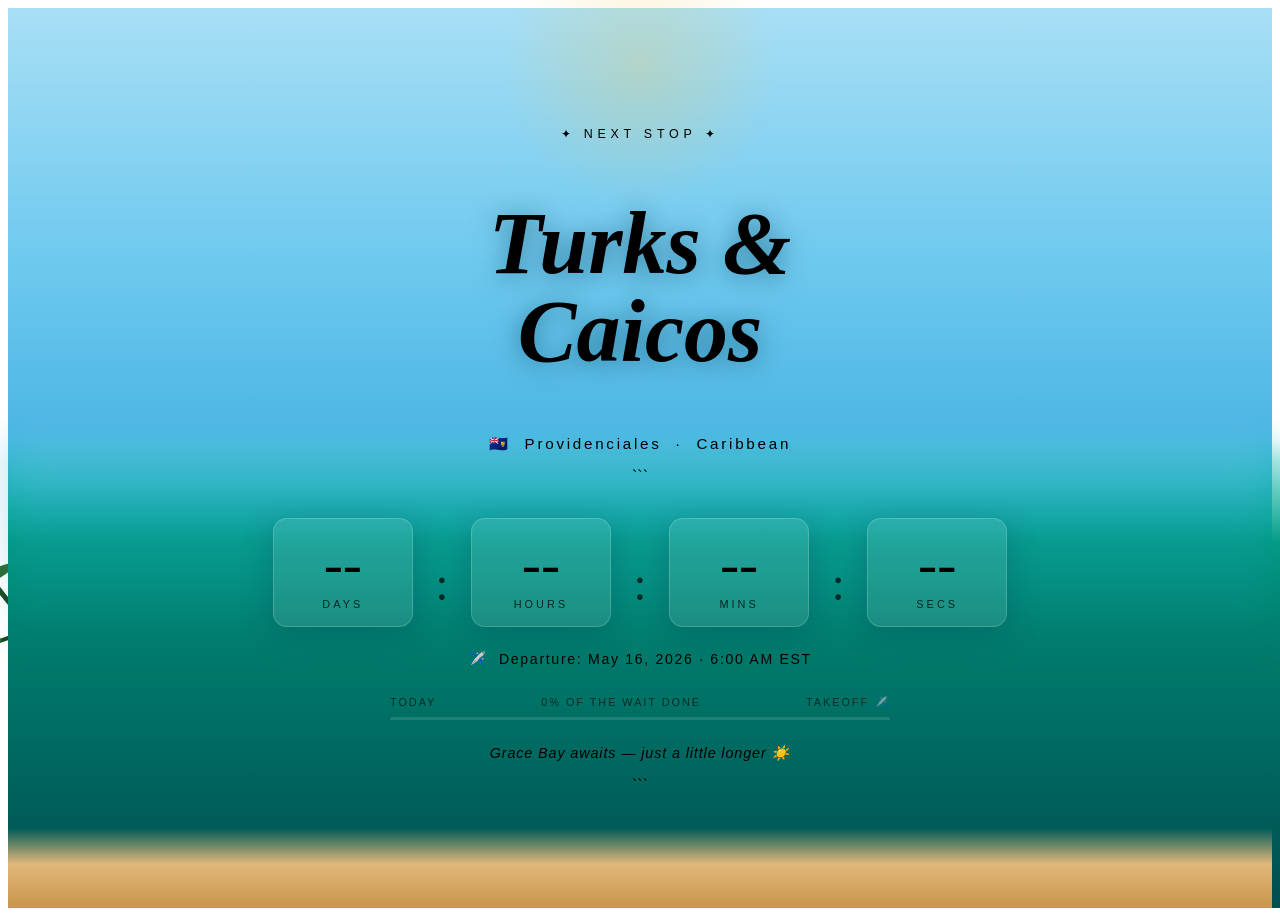
==== index.html @ 44da9321 "Rename Site.html to index.html" ====
<!DOCTYPE html>

<html lang="en">
<head>
  <meta charset="UTF-8">
  <meta name="viewport" content="width=device-width, initial-scale=1.0">
  <title>Turks &amp; Caicos Countdown</title>
  <link href="https://fonts.googleapis.com/css2?family=DM+Serif+Display:ital@0;1&family=Jost:wght@300;400;500&display=swap" rel="stylesheet">
  <link rel="stylesheet" href="styles.css">
</head>
<body>

  <div class="sky"></div>
  <div class="sun-glow"></div>
  <div class="sun-orb"></div>

  <!-- Palm tree SVGs -->

  <div class="palm-left">
    <svg width="120" height="260" viewBox="0 0 120 260" fill="none" xmlns="http://www.w3.org/2000/svg">
      <path d="M55 260 Q52 200 48 160 Q44 120 40 90" stroke="#1a3a1f" stroke-width="8" stroke-linecap="round" fill="none"/>
      <path d="M40 90 Q10 60 -10 30" stroke="#1a4a1f" stroke-width="5" stroke-linecap="round" fill="none"/>
      <path d="M40 90 Q30 50 50 20"  stroke="#1e5420" stroke-width="5" stroke-linecap="round" fill="none"/>
      <path d="M40 90 Q60 55 80 40"  stroke="#1a4a1f" stroke-width="5" stroke-linecap="round" fill="none"/>
      <path d="M40 90 Q70 80 100 85" stroke="#1e5420" stroke-width="5" stroke-linecap="round" fill="none"/>
      <path d="M40 90 Q15 90 -5 100" stroke="#1a4a1f" stroke-width="4" stroke-linecap="round" fill="none"/>
      <ellipse cx="2"   cy="28"  rx="14" ry="5" fill="#2d6a30" transform="rotate(-30 2 28)"/>
      <ellipse cx="52"  cy="16"  rx="14" ry="5" fill="#2d6a30" transform="rotate(-80 52 16)"/>
      <ellipse cx="82"  cy="38"  rx="14" ry="5" fill="#2d6a30" transform="rotate(10 82 38)"/>
      <ellipse cx="102" cy="84"  rx="14" ry="5" fill="#2d6a30" transform="rotate(5 102 84)"/>
      <ellipse cx="-8"  cy="98"  rx="12" ry="4" fill="#2d6a30" transform="rotate(-10 -8 98)"/>
    </svg>
  </div>

  <div class="palm-right">
    <svg width="120" height="260" viewBox="0 0 120 260" fill="none" xmlns="http://www.w3.org/2000/svg">
      <path d="M55 260 Q52 200 48 160 Q44 120 40 90" stroke="#1a3a1f" stroke-width="8" stroke-linecap="round" fill="none"/>
      <path d="M40 90 Q10 60 -10 30" stroke="#1a4a1f" stroke-width="5" stroke-linecap="round" fill="none"/>
      <path d="M40 90 Q30 50 50 20"  stroke="#1e5420" stroke-width="5" stroke-linecap="round" fill="none"/>
      <path d="M40 90 Q60 55 80 40"  stroke="#1a4a1f" stroke-width="5" stroke-linecap="round" fill="none"/>
      <path d="M40 90 Q70 80 100 85" stroke="#1e5420" stroke-width="5" stroke-linecap="round" fill="none"/>
      <path d="M40 90 Q15 90 -5 100" stroke="#1a4a1f" stroke-width="4" stroke-linecap="round" fill="none"/>
      <ellipse cx="2"   cy="28"  rx="14" ry="5" fill="#2d6a30" transform="rotate(-30 2 28)"/>
      <ellipse cx="52"  cy="16"  rx="14" ry="5" fill="#2d6a30" transform="rotate(-80 52 16)"/>
      <ellipse cx="82"  cy="38"  rx="14" ry="5" fill="#2d6a30" transform="rotate(10 82 38)"/>
      <ellipse cx="102" cy="84"  rx="14" ry="5" fill="#2d6a30" transform="rotate(5 102 84)"/>
      <ellipse cx="-8"  cy="98"  rx="12" ry="4" fill="#2d6a30" transform="rotate(-10 -8 98)"/>
    </svg>
  </div>

  <div class="ocean">
    <div class="wave-layer w3"></div>
    <div class="wave-layer w2"></div>
    <div class="wave-layer w1"></div>
  </div>
  <div class="horizon-haze"></div>

  <div class="sandbar"></div>
  <div class="foam-dots" id="foamDots"></div>

  <div class="card">
    <p class="eyebrow">✦ Next stop ✦</p>
    <h1>Turks &amp; Caicos</h1>
    <p class="dest-flag">🇹🇨 &nbsp;Providenciales &nbsp;·&nbsp; Caribbean</p>

```
<div class="countdown">
  <div class="block" id="b-days">
    <span class="block-val" id="days">--</span>
    <span class="block-lbl">Days</span>
  </div>
  <div class="colon">:</div>
  <div class="block" id="b-hrs">
    <span class="block-val" id="hrs">--</span>
    <span class="block-lbl">Hours</span>
  </div>
  <div class="colon">:</div>
  <div class="block" id="b-mins">
    <span class="block-val" id="mins">--</span>
    <span class="block-lbl">Mins</span>
  </div>
  <div class="colon">:</div>
  <div class="block" id="b-secs">
    <span class="block-val" id="secs">--</span>
    <span class="block-lbl">Secs</span>
  </div>
</div>

<p class="depart">✈️ &nbsp;Departure: <span>May 16, 2026 · 6:00 AM EST</span></p>

<div class="progress-wrap">
  <div class="prog-meta">
    <span>Today</span>
    <span id="pct-lbl">0% of the wait done</span>
    <span>Takeoff ✈️</span>
  </div>
  <div class="prog-track">
    <div class="prog-fill" id="fill" style="width:0%"></div>
  </div>
</div>

<p class="tagline">Grace Bay awaits — just a little longer ☀️</p>
```

  </div>

  <script src="countdown.js"></script>

</body>
</html>
---- styles.css ----
:root {
–ocean-deep:  #004d50;
–ocean-mid:   #007f6e;
–ocean-light: #00d4a0;
–foam:        #c8f0e8;
–sand:        #f7e9cc;
–sun:         #f6c24a;
–white:       #f0fff8;
}

- { margin: 0; padding: 0; box-sizing: border-box; }

body {
min-height: 100vh;
background: var(–ocean-deep);
font-family: ‘Jost’, sans-serif;
color: var(–white);
display: flex;
flex-direction: column;
align-items: center;
justify-content: center;
overflow: hidden;
position: relative;
}

/* ── Sky gradient ── */
.sky {
position: absolute;
inset: 0;
background: linear-gradient(
to bottom,
#a8dff5 0%,
#6ec9ef 28%,
#3faede 55%,
#1a8bbf 75%,
#0e6690 100%
);
z-index: 0;
}

/* ── Animated sun ── */
.sun-orb {
position: absolute;
top: -30px;
left: 50%;
transform: translateX(-50%);
width: 140px;
height: 140px;
border-radius: 50%;
background: radial-gradient(circle, #fff9d0 0%, var(–sun) 45%, transparent 75%);
filter: blur(2px);
animation: sunPulse 5s ease-in-out infinite;
z-index: 1;
}

.sun-glow {
position: absolute;
top: -80px;
left: 50%;
transform: translateX(-50%);
width: 280px;
height: 280px;
border-radius: 50%;
background: radial-gradient(circle, rgba(246,194,74,0.25) 0%, transparent 70%);
animation: sunPulse 5s ease-in-out infinite;
z-index: 1;
}

@keyframes sunPulse {
0%, 100% { opacity: 1; transform: translateX(-50%) scale(1); }
50%       { opacity: 0.85; transform: translateX(-50%) scale(1.06); }
}

/* ── Palm silhouettes ── */
.palm-left, .palm-right {
position: absolute;
bottom: 100px;
z-index: 2;
pointer-events: none;
}
.palm-left  { left: -10px; }
.palm-right { right: -10px; transform: scaleX(-1); }

/* ── Layered waves ── */
.ocean {
position: absolute;
bottom: 0; left: 0;
width: 100%; height: 52%;
z-index: 2;
overflow: visible;
}

/* Horizon haze — wide, very blurred band blending sky into sea */
.horizon-haze {
position: absolute;
bottom: 0; left: 0;
width: 100%; height: 52%;
z-index: 3;
pointer-events: none;
background: linear-gradient(
to bottom,
rgba(100,200,230,0.55) 0%,
rgba(30,160,190,0.30) 18%,
transparent 45%
);
filter: blur(18px);
}

.wave-layer {
position: absolute;
width: 220%;
height: 100%;
}

.w1 {
background: linear-gradient(to bottom, #00b894 0%, #007f6e 40%, #004d50 100%);
bottom: 0; opacity: 1;
animation: waveMove 9s linear infinite;
-webkit-mask-image: linear-gradient(to bottom, transparent 0%, black 22%);
mask-image: linear-gradient(to bottom, transparent 0%, black 22%);
}
.w2 {
background: linear-gradient(to bottom, rgba(0,210,160,0.55) 0%, transparent 60%);
bottom: 10px; opacity: 0.5;
animation: waveMove 12s linear infinite reverse;
animation-delay: -4s;
-webkit-mask-image: linear-gradient(to bottom, transparent 0%, black 25%);
mask-image: linear-gradient(to bottom, transparent 0%, black 25%);
}
.w3 {
background: rgba(0,230,180,0.15);
bottom: 22px;
animation: waveMove 7s linear infinite;
animation-delay: -2s;
-webkit-mask-image: linear-gradient(to bottom, transparent 0%, black 28%);
mask-image: linear-gradient(to bottom, transparent 0%, black 28%);
}

@keyframes waveMove {
0%   { transform: translateX(-50%); }
100% { transform: translateX(0%); }
}

/* ── Sand bar ── */
.sandbar {
position: absolute;
bottom: 0; left: 0;
width: 100%; height: 80px;
background: linear-gradient(to top, #c9954a 0%, #e0b87a 55%, transparent 100%);
z-index: 3;
}

/* ── Foam dots ── */
.foam-dots {
position: absolute;
bottom: 62px; left: 0;
width: 100%; height: 12px;
z-index: 4;
overflow: hidden;
}
.foam-dot {
position: absolute;
background: rgba(255,255,255,0.7);
border-radius: 50%;
animation: foamFade 3s ease-in-out infinite;
}

@keyframes foamFade {
0%, 100% { opacity: 0; }
40%, 60%  { opacity: 1; }
}

/* ── Main card ── */
.card {
position: relative;
z-index: 10;
text-align: center;
padding: 2rem 1.5rem 2.5rem;
max-width: 500px;
width: 92vw;
animation: riseIn 1.2s cubic-bezier(.16,1,.3,1) both;
}

@keyframes riseIn {
from { opacity: 0; transform: translateY(40px); }
to   { opacity: 1; transform: translateY(0); }
}

.eyebrow {
font-size: clamp(0.65rem, 2vw, 0.78rem);
letter-spacing: 0.38em;
text-transform: uppercase;
color: var(–sun);
margin-bottom: 0.7rem;
animation: riseIn 1.2s 0.15s both;
}

h1 {
font-family: ‘DM Serif Display’, serif;
font-size: clamp(2.6rem, 10vw, 5.5rem);
font-style: italic;
line-height: 1.0;
color: var(–white);
text-shadow: 0 2px 24px rgba(2,61,84,0.5);
animation: riseIn 1.2s 0.25s both;
}

.dest-flag {
font-size: clamp(0.8rem, 2.5vw, 0.95rem);
letter-spacing: 0.18em;
color: var(–foam);
margin-top: 0.4rem;
opacity: 0.85;
animation: riseIn 1.2s 0.35s both;
}

/* ── Countdown blocks ── */
.countdown {
display: flex;
justify-content: center;
align-items: flex-end;
gap: clamp(0.5rem, 3vw, 1.4rem);
margin: 2rem 0 1.5rem;
animation: riseIn 1.2s 0.45s both;
}

.block {
display: flex;
flex-direction: column;
align-items: center;
background: rgba(255,255,255,0.10);
backdrop-filter: blur(10px);
border: 1px solid rgba(255,255,255,0.18);
border-radius: 14px;
padding: clamp(0.6rem, 2vw, 1rem) clamp(0.8rem, 3vw, 1.5rem);
min-width: clamp(58px, 16vw, 90px);
box-shadow: 0 8px 32px rgba(2,61,84,0.3);
transition: transform 0.15s ease;
}

.block.pop {
animation: pop 0.25s ease;
}

@keyframes pop {
0%   { transform: scale(1); }
50%  { transform: scale(1.12); }
100% { transform: scale(1); }
}

.block-val {
font-family: ‘DM Serif Display’, serif;
font-size: clamp(1.9rem, 7vw, 3.6rem);
color: var(–white);
line-height: 1;
min-width: 2ch;
text-align: center;
}

.block-lbl {
font-size: clamp(0.55rem, 1.5vw, 0.68rem);
letter-spacing: 0.28em;
text-transform: uppercase;
color: var(–foam);
opacity: 0.75;
margin-top: 0.35rem;
}

.colon {
font-family: ‘DM Serif Display’, serif;
font-size: clamp(1.6rem, 6vw, 3rem);
color: var(–sun);
opacity: 0.7;
padding-bottom: 1.2rem;
line-height: 1;
}

/* ── Departure info ── */
.depart {
font-size: clamp(0.75rem, 2.2vw, 0.88rem);
color: var(–foam);
opacity: 0.7;
letter-spacing: 0.12em;
margin-bottom: 1.8rem;
animation: riseIn 1.2s 0.55s both;
}

.depart span { color: var(–sun); opacity: 1; font-weight: 500; }

/* ── Progress ── */
.progress-wrap {
animation: riseIn 1.2s 0.65s both;
}

.prog-meta {
display: flex;
justify-content: space-between;
font-size: 0.68rem;
letter-spacing: 0.18em;
text-transform: uppercase;
color: var(–foam);
opacity: 0.6;
margin-bottom: 0.5rem;
}

.prog-track {
height: 3px;
background: rgba(255,255,255,0.12);
border-radius: 99px;
overflow: hidden;
}

.prog-fill {
height: 100%;
background: linear-gradient(to right, var(–ocean-light), var(–sun));
border-radius: 99px;
transition: width 1s ease;
}

/* ── Tagline ── */
.tagline {
margin-top: 1.6rem;
font-size: clamp(0.78rem, 2vw, 0.9rem);
font-style: italic;
color: var(–foam);
opacity: 0.5;
letter-spacing: 0.06em;
animation: riseIn 1.2s 0.75s both;
}
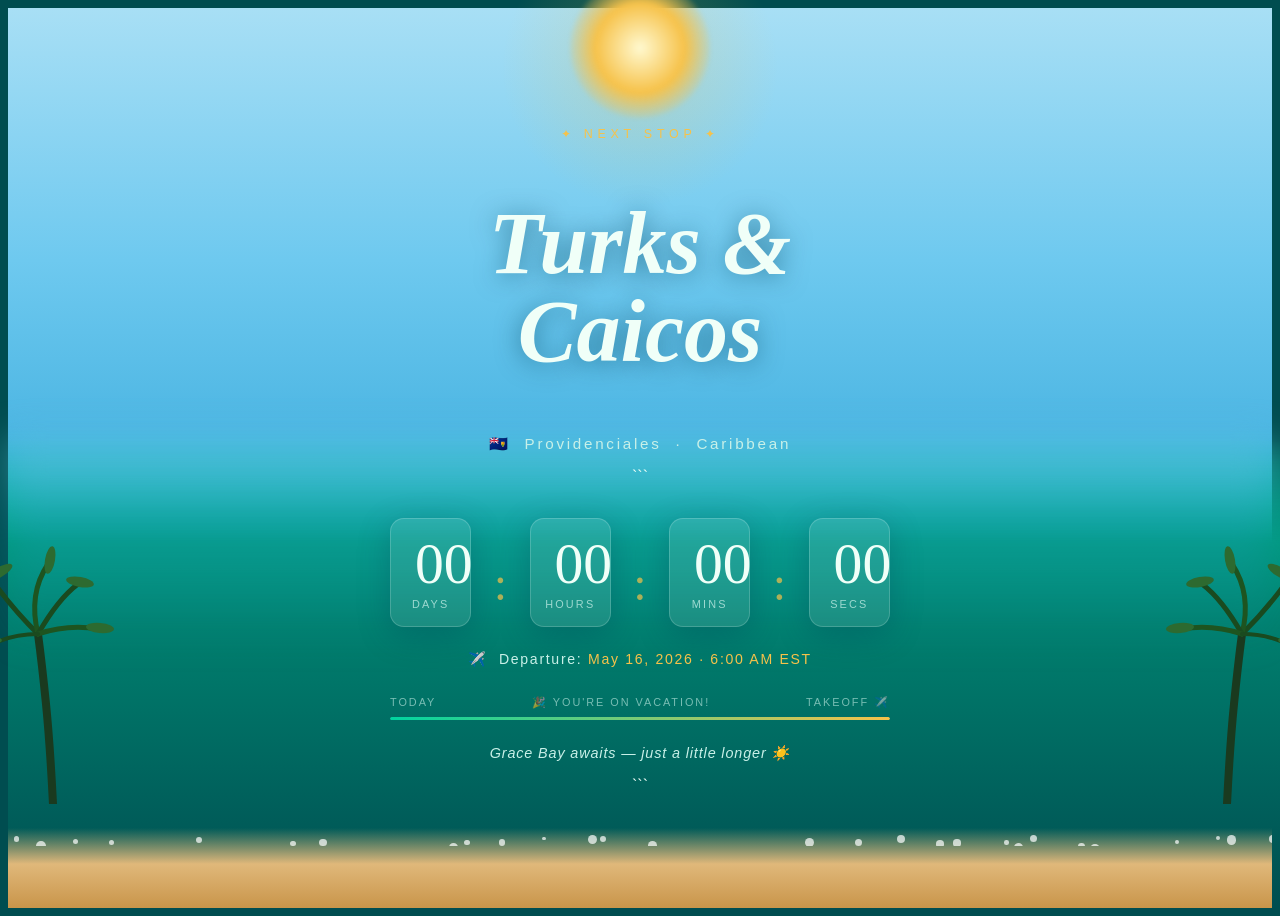
==== commit 2c3a8bd3: "Embed styles and countdown script in index.html Added CSS styles directly in index.html and included" ====
--- a/index.html
+++ b/index.html
@@ -6,15 +6,333 @@
   <meta name="viewport" content="width=device-width, initial-scale=1.0">
   <title>Turks &amp; Caicos Countdown</title>
   <link href="https://fonts.googleapis.com/css2?family=DM+Serif+Display:ital@0;1&family=Jost:wght@300;400;500&display=swap" rel="stylesheet">
-  <link rel="stylesheet" href="styles.css">
+  <style>
+    :root {
+      --ocean-deep:  #004d50;
+      --ocean-mid:   #007f6e;
+      --ocean-light: #00d4a0;
+      --foam:        #c8f0e8;
+      --sand:        #f7e9cc;
+      --sun:         #f6c24a;
+      --white:       #f0fff8;
+    }
+
+```
+* { margin: 0; padding: 0; box-sizing: border-box; }
+
+body {
+  min-height: 100vh;
+  background: var(--ocean-deep);
+  font-family: 'Jost', sans-serif;
+  color: var(--white);
+  display: flex;
+  flex-direction: column;
+  align-items: center;
+  justify-content: center;
+  overflow: hidden;
+  position: relative;
+}
+
+.sky {
+  position: absolute;
+  inset: 0;
+  background: linear-gradient(
+    to bottom,
+    #a8dff5 0%,
+    #6ec9ef 28%,
+    #3faede 55%,
+    #1a8bbf 75%,
+    #0e6690 100%
+  );
+  z-index: 0;
+}
+
+.sun-orb {
+  position: absolute;
+  top: -30px;
+  left: 50%;
+  transform: translateX(-50%);
+  width: 140px;
+  height: 140px;
+  border-radius: 50%;
+  background: radial-gradient(circle, #fff9d0 0%, var(--sun) 45%, transparent 75%);
+  filter: blur(2px);
+  animation: sunPulse 5s ease-in-out infinite;
+  z-index: 1;
+}
+
+.sun-glow {
+  position: absolute;
+  top: -80px;
+  left: 50%;
+  transform: translateX(-50%);
+  width: 280px;
+  height: 280px;
+  border-radius: 50%;
+  background: radial-gradient(circle, rgba(246,194,74,0.25) 0%, transparent 70%);
+  animation: sunPulse 5s ease-in-out infinite;
+  z-index: 1;
+}
+
+@keyframes sunPulse {
+  0%, 100% { opacity: 1; transform: translateX(-50%) scale(1); }
+  50%       { opacity: 0.85; transform: translateX(-50%) scale(1.06); }
+}
+
+.palm-left, .palm-right {
+  position: absolute;
+  bottom: 100px;
+  z-index: 5;
+  pointer-events: none;
+}
+.palm-left  { left: -10px; }
+.palm-right { right: -10px; transform: scaleX(-1); }
+
+.ocean {
+  position: absolute;
+  bottom: 0; left: 0;
+  width: 100%; height: 52%;
+  z-index: 2;
+  overflow: visible;
+}
+
+.horizon-haze {
+  position: absolute;
+  bottom: 0; left: 0;
+  width: 100%; height: 52%;
+  z-index: 3;
+  pointer-events: none;
+  background: linear-gradient(
+    to bottom,
+    rgba(100,200,230,0.55) 0%,
+    rgba(30,160,190,0.30) 18%,
+    transparent 45%
+  );
+  filter: blur(18px);
+}
+
+.wave-layer {
+  position: absolute;
+  width: 220%;
+  height: 100%;
+}
+
+.w1 {
+  background: linear-gradient(to bottom, #00b894 0%, #007f6e 40%, #004d50 100%);
+  bottom: 0; opacity: 1;
+  animation: waveMove 9s linear infinite;
+  -webkit-mask-image: linear-gradient(to bottom, transparent 0%, black 22%);
+  mask-image: linear-gradient(to bottom, transparent 0%, black 22%);
+}
+.w2 {
+  background: linear-gradient(to bottom, rgba(0,210,160,0.55) 0%, transparent 60%);
+  bottom: 10px; opacity: 0.5;
+  animation: waveMove 12s linear infinite reverse;
+  animation-delay: -4s;
+  -webkit-mask-image: linear-gradient(to bottom, transparent 0%, black 25%);
+  mask-image: linear-gradient(to bottom, transparent 0%, black 25%);
+}
+.w3 {
+  background: rgba(0,230,180,0.15);
+  bottom: 22px;
+  animation: waveMove 7s linear infinite;
+  animation-delay: -2s;
+  -webkit-mask-image: linear-gradient(to bottom, transparent 0%, black 28%);
+  mask-image: linear-gradient(to bottom, transparent 0%, black 28%);
+}
+
+@keyframes waveMove {
+  0%   { transform: translateX(-50%); }
+  100% { transform: translateX(0%); }
+}
+
+.sandbar {
+  position: absolute;
+  bottom: 0; left: 0;
+  width: 100%; height: 80px;
+  background: linear-gradient(to top, #c9954a 0%, #e0b87a 55%, transparent 100%);
+  z-index: 3;
+}
+
+.foam-dots {
+  position: absolute;
+  bottom: 62px; left: 0;
+  width: 100%; height: 12px;
+  z-index: 4;
+  overflow: hidden;
+}
+.foam-dot {
+  position: absolute;
+  background: rgba(255,255,255,0.7);
+  border-radius: 50%;
+  animation: foamFade 3s ease-in-out infinite;
+}
+
+@keyframes foamFade {
+  0%, 100% { opacity: 0; }
+  40%, 60%  { opacity: 1; }
+}
+
+.card {
+  position: relative;
+  z-index: 10;
+  text-align: center;
+  padding: 2rem 1.5rem 2.5rem;
+  max-width: 500px;
+  width: 92vw;
+  animation: riseIn 1.2s cubic-bezier(.16,1,.3,1) both;
+}
+
+@keyframes riseIn {
+  from { opacity: 0; transform: translateY(40px); }
+  to   { opacity: 1; transform: translateY(0); }
+}
+
+.eyebrow {
+  font-size: clamp(0.65rem, 2vw, 0.78rem);
+  letter-spacing: 0.38em;
+  text-transform: uppercase;
+  color: var(--sun);
+  margin-bottom: 0.7rem;
+  animation: riseIn 1.2s 0.15s both;
+}
+
+h1 {
+  font-family: 'DM Serif Display', serif;
+  font-size: clamp(2.6rem, 10vw, 5.5rem);
+  font-style: italic;
+  line-height: 1.0;
+  color: var(--white);
+  text-shadow: 0 2px 24px rgba(2,61,84,0.5);
+  animation: riseIn 1.2s 0.25s both;
+}
+
+.dest-flag {
+  font-size: clamp(0.8rem, 2.5vw, 0.95rem);
+  letter-spacing: 0.18em;
+  color: var(--foam);
+  margin-top: 0.4rem;
+  opacity: 0.85;
+  animation: riseIn 1.2s 0.35s both;
+}
+
+.countdown {
+  display: flex;
+  justify-content: center;
+  align-items: flex-end;
+  gap: clamp(0.4rem, 2vw, 1.4rem);
+  margin: 2rem 0 1.5rem;
+  animation: riseIn 1.2s 0.45s both;
+  width: 100%;
+}
+
+.block {
+  display: flex;
+  flex-direction: column;
+  align-items: center;
+  background: rgba(255,255,255,0.10);
+  backdrop-filter: blur(10px);
+  border: 1px solid rgba(255,255,255,0.18);
+  border-radius: 14px;
+  padding: clamp(0.5rem, 2vw, 1rem) clamp(0.5rem, 2vw, 1.5rem);
+  flex: 1;
+  min-width: 0;
+  max-width: 90px;
+  box-shadow: 0 8px 32px rgba(2,61,84,0.3);
+}
+
+.block.pop { animation: pop 0.25s ease; }
+
+@keyframes pop {
+  0%   { transform: scale(1); }
+  50%  { transform: scale(1.12); }
+  100% { transform: scale(1); }
+}
+
+.block-val {
+  font-family: 'DM Serif Display', serif;
+  font-size: clamp(1.6rem, 6vw, 3.6rem);
+  color: var(--white);
+  line-height: 1;
+  width: 100%;
+  text-align: center;
+}
+
+.block-lbl {
+  font-size: clamp(0.5rem, 1.4vw, 0.68rem);
+  letter-spacing: 0.2em;
+  text-transform: uppercase;
+  color: var(--foam);
+  opacity: 0.75;
+  margin-top: 0.35rem;
+  white-space: nowrap;
+}
+
+.colon {
+  font-family: 'DM Serif Display', serif;
+  font-size: clamp(1.4rem, 5vw, 3rem);
+  color: var(--sun);
+  opacity: 0.7;
+  padding-bottom: 1.2rem;
+  line-height: 1;
+  flex-shrink: 0;
+}
+
+.depart {
+  font-size: clamp(0.75rem, 2.2vw, 0.88rem);
+  color: var(--foam);
+  opacity: 0.7;
+  letter-spacing: 0.12em;
+  margin-bottom: 1.8rem;
+  animation: riseIn 1.2s 0.55s both;
+}
+.depart span { color: var(--sun); opacity: 1; font-weight: 500; }
+
+.progress-wrap { animation: riseIn 1.2s 0.65s both; }
+
+.prog-meta {
+  display: flex;
+  justify-content: space-between;
+  font-size: 0.68rem;
+  letter-spacing: 0.18em;
+  text-transform: uppercase;
+  color: var(--foam);
+  opacity: 0.6;
+  margin-bottom: 0.5rem;
+}
+
+.prog-track {
+  height: 3px;
+  background: rgba(255,255,255,0.12);
+  border-radius: 99px;
+  overflow: hidden;
+}
+
+.prog-fill {
+  height: 100%;
+  background: linear-gradient(to right, var(--ocean-light), var(--sun));
+  border-radius: 99px;
+  transition: width 1s ease;
+}
+
+.tagline {
+  margin-top: 1.6rem;
+  font-size: clamp(0.78rem, 2vw, 0.9rem);
+  font-style: italic;
+  color: var(--foam);
+  opacity: 0.5;
+  letter-spacing: 0.06em;
+  animation: riseIn 1.2s 0.75s both;
+}
+```
+
+  </style>
 </head>
 <body>
 
   <div class="sky"></div>
   <div class="sun-glow"></div>
   <div class="sun-orb"></div>
-
-  <!-- Palm tree SVGs -->
 
   <div class="palm-left">
     <svg width="120" height="260" viewBox="0 0 120 260" fill="none" xmlns="http://www.w3.org/2000/svg">
@@ -24,11 +342,11 @@
       <path d="M40 90 Q60 55 80 40"  stroke="#1a4a1f" stroke-width="5" stroke-linecap="round" fill="none"/>
       <path d="M40 90 Q70 80 100 85" stroke="#1e5420" stroke-width="5" stroke-linecap="round" fill="none"/>
       <path d="M40 90 Q15 90 -5 100" stroke="#1a4a1f" stroke-width="4" stroke-linecap="round" fill="none"/>
-      <ellipse cx="2"   cy="28"  rx="14" ry="5" fill="#2d6a30" transform="rotate(-30 2 28)"/>
-      <ellipse cx="52"  cy="16"  rx="14" ry="5" fill="#2d6a30" transform="rotate(-80 52 16)"/>
-      <ellipse cx="82"  cy="38"  rx="14" ry="5" fill="#2d6a30" transform="rotate(10 82 38)"/>
-      <ellipse cx="102" cy="84"  rx="14" ry="5" fill="#2d6a30" transform="rotate(5 102 84)"/>
-      <ellipse cx="-8"  cy="98"  rx="12" ry="4" fill="#2d6a30" transform="rotate(-10 -8 98)"/>
+      <ellipse cx="2"   cy="28" rx="14" ry="5" fill="#2d6a30" transform="rotate(-30 2 28)"/>
+      <ellipse cx="52"  cy="16" rx="14" ry="5" fill="#2d6a30" transform="rotate(-80 52 16)"/>
+      <ellipse cx="82"  cy="38" rx="14" ry="5" fill="#2d6a30" transform="rotate(10 82 38)"/>
+      <ellipse cx="102" cy="84" rx="14" ry="5" fill="#2d6a30" transform="rotate(5 102 84)"/>
+      <ellipse cx="-8"  cy="98" rx="12" ry="4" fill="#2d6a30" transform="rotate(-10 -8 98)"/>
     </svg>
   </div>
 
@@ -40,11 +358,11 @@
       <path d="M40 90 Q60 55 80 40"  stroke="#1a4a1f" stroke-width="5" stroke-linecap="round" fill="none"/>
       <path d="M40 90 Q70 80 100 85" stroke="#1e5420" stroke-width="5" stroke-linecap="round" fill="none"/>
       <path d="M40 90 Q15 90 -5 100" stroke="#1a4a1f" stroke-width="4" stroke-linecap="round" fill="none"/>
-      <ellipse cx="2"   cy="28"  rx="14" ry="5" fill="#2d6a30" transform="rotate(-30 2 28)"/>
-      <ellipse cx="52"  cy="16"  rx="14" ry="5" fill="#2d6a30" transform="rotate(-80 52 16)"/>
-      <ellipse cx="82"  cy="38"  rx="14" ry="5" fill="#2d6a30" transform="rotate(10 82 38)"/>
-      <ellipse cx="102" cy="84"  rx="14" ry="5" fill="#2d6a30" transform="rotate(5 102 84)"/>
-      <ellipse cx="-8"  cy="98"  rx="12" ry="4" fill="#2d6a30" transform="rotate(-10 -8 98)"/>
+      <ellipse cx="2"   cy="28" rx="14" ry="5" fill="#2d6a30" transform="rotate(-30 2 28)"/>
+      <ellipse cx="52"  cy="16" rx="14" ry="5" fill="#2d6a30" transform="rotate(-80 52 16)"/>
+      <ellipse cx="82"  cy="38" rx="14" ry="5" fill="#2d6a30" transform="rotate(10 82 38)"/>
+      <ellipse cx="102" cy="84" rx="14" ry="5" fill="#2d6a30" transform="rotate(5 102 84)"/>
+      <ellipse cx="-8"  cy="98" rx="12" ry="4" fill="#2d6a30" transform="rotate(-10 -8 98)"/>
     </svg>
   </div>
 
@@ -54,7 +372,6 @@
     <div class="wave-layer w1"></div>
   </div>
   <div class="horizon-haze"></div>
-
   <div class="sandbar"></div>
   <div class="foam-dots" id="foamDots"></div>
 
@@ -104,7 +421,67 @@
 
   </div>
 
-  <script src="countdown.js"></script>
+  <script>
+    // Foam dots
+    const foamWrap = document.getElementById('foamDots');
+    for (let i = 0; i < 28; i++) {
+      const d = document.createElement('div');
+      d.className = 'foam-dot';
+      const size = 3 + Math.random() * 7;
+      d.style.cssText = `
+        width:${size}px; height:${size}px;
+        left:${Math.random()*100}%;
+        top:${Math.random()*10}px;
+        animation-delay:${Math.random()*3}s;
+        animation-duration:${2+Math.random()*2}s;
+      `;
+      foamWrap.appendChild(d);
+    }
+
+    // May 16 2026 6:00 AM EDT = 10:00 UTC
+    const target = new Date(Date.UTC(2026, 4, 16, 10, 0, 0));
+    const startMs = Date.now();
+    const totalMs = target.getTime() - startMs;
+
+    function pad(n) { return String(Math.floor(n)).padStart(2, '0'); }
+    let prev = { d: -1, h: -1, m: -1, s: -1 };
+
+    function triggerPop(id) {
+      const el = document.getElementById(id);
+      el.classList.remove('pop');
+      void el.offsetWidth;
+      el.classList.add('pop');
+    }
+
+    function tick() {
+      const now = Date.now();
+      const diff = target.getTime() - now;
+      if (diff <= 0) {
+        ['days','hrs','mins','secs'].forEach(id => document.getElementById(id).textContent = '00');
+        document.getElementById('pct-lbl').textContent = "🎉 You're on vacation!";
+        document.getElementById('fill').style.width = '100%';
+        return;
+      }
+      const totalSecs = Math.floor(diff / 1000);
+      const d = Math.floor(totalSecs / 86400);
+      const h = Math.floor((totalSecs % 86400) / 3600);
+      const m = Math.floor((totalSecs % 3600) / 60);
+      const s = totalSecs % 60;
+
+      if (d !== prev.d) { document.getElementById('days').textContent = d;     triggerPop('b-days'); prev.d = d; }
+      if (h !== prev.h) { document.getElementById('hrs').textContent  = pad(h); triggerPop('b-hrs');  prev.h = h; }
+      if (m !== prev.m) { document.getElementById('mins').textContent = pad(m); triggerPop('b-mins'); prev.m = m; }
+      if (s !== prev.s) { document.getElementById('secs').textContent = pad(s); triggerPop('b-secs'); prev.s = s; }
+
+      const elapsed = now - startMs;
+      const pct = Math.min(100, (elapsed / totalMs) * 100);
+      document.getElementById('fill').style.width = pct + '%';
+      document.getElementById('pct-lbl').textContent = pct.toFixed(2) + '% of the wait done';
+    }
+
+    tick();
+    setInterval(tick, 1000);
+  </script>
 
 </body>
 </html>
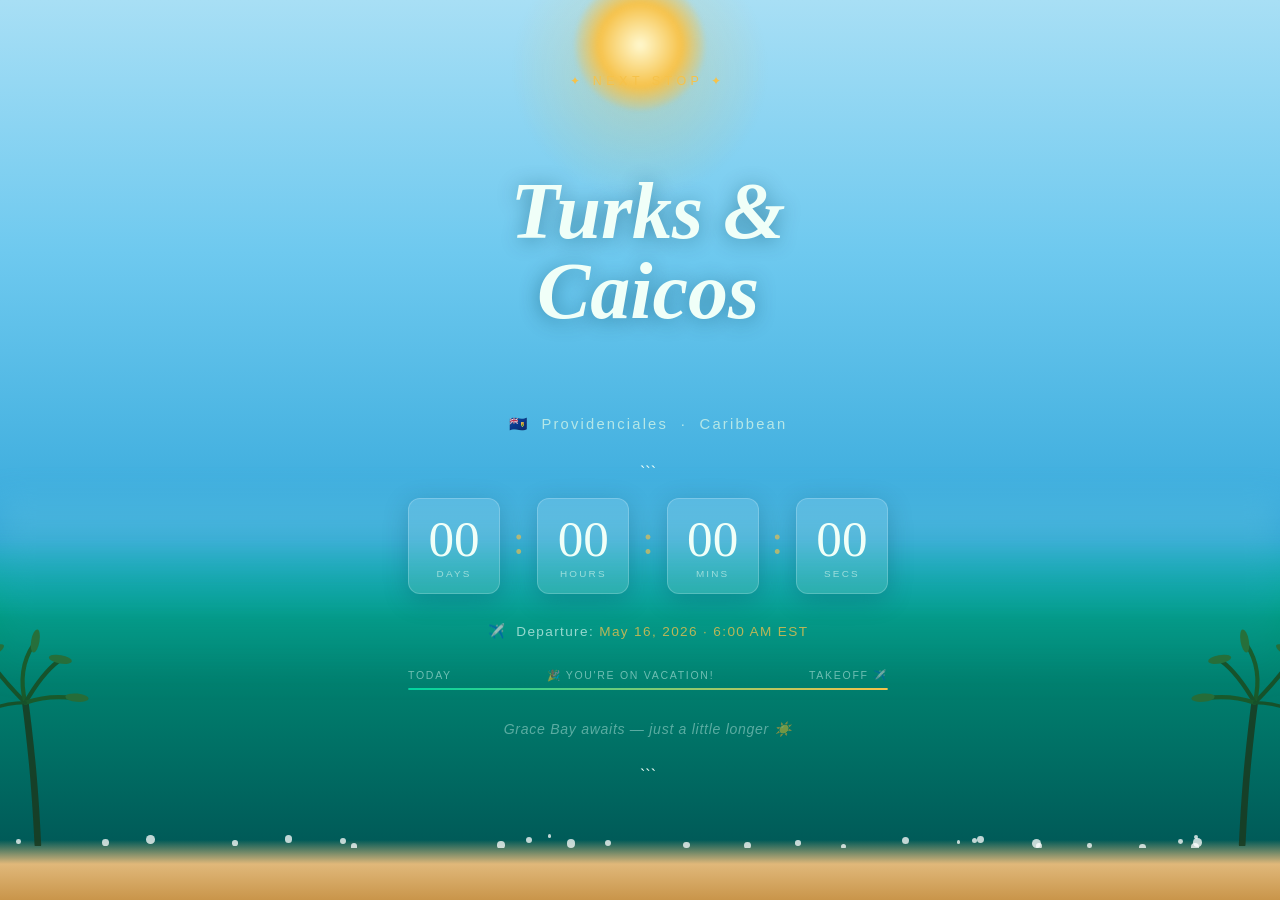
==== commit 6c6914d1: "Enhance layout and styles in index.html Refactor styles and structure for improved layout and respon" ====
--- a/index.html
+++ b/index.html
@@ -3,7 +3,7 @@
 <html lang="en">
 <head>
   <meta charset="UTF-8">
-  <meta name="viewport" content="width=device-width, initial-scale=1.0">
+  <meta name="viewport" content="width=device-width, initial-scale=1.0, viewport-fit=cover">
   <title>Turks &amp; Caicos Countdown</title>
   <link href="https://fonts.googleapis.com/css2?family=DM+Serif+Display:ital@0;1&family=Jost:wght@300;400;500&display=swap" rel="stylesheet">
   <style>
@@ -12,7 +12,6 @@
       --ocean-mid:   #007f6e;
       --ocean-light: #00d4a0;
       --foam:        #c8f0e8;
-      --sand:        #f7e9cc;
       --sun:         #f6c24a;
       --white:       #f0fff8;
     }
@@ -20,9 +19,14 @@
 ```
 * { margin: 0; padding: 0; box-sizing: border-box; }
 
+html, body {
+  width: 100%;
+  height: 100%;
+}
+
 body {
   min-height: 100vh;
-  background: var(--ocean-deep);
+  min-height: 100dvh;
   font-family: 'Jost', sans-serif;
   color: var(--white);
   display: flex;
@@ -31,10 +35,12 @@
   justify-content: center;
   overflow: hidden;
   position: relative;
-}
-
+  padding: env(safe-area-inset-top) env(safe-area-inset-right) env(safe-area-inset-bottom) env(safe-area-inset-left);
+}
+
+/* ── Sky ── */
 .sky {
-  position: absolute;
+  position: fixed;
   inset: 0;
   background: linear-gradient(
     to bottom,
@@ -47,13 +53,14 @@
   z-index: 0;
 }
 
+/* ── Sun ── */
 .sun-orb {
-  position: absolute;
-  top: -30px;
+  position: fixed;
+  top: -20px;
   left: 50%;
   transform: translateX(-50%);
-  width: 140px;
-  height: 140px;
+  width: min(130px, 30vw);
+  height: min(130px, 30vw);
   border-radius: 50%;
   background: radial-gradient(circle, #fff9d0 0%, var(--sun) 45%, transparent 75%);
   filter: blur(2px);
@@ -62,14 +69,14 @@
 }
 
 .sun-glow {
-  position: absolute;
-  top: -80px;
+  position: fixed;
+  top: -60px;
   left: 50%;
   transform: translateX(-50%);
-  width: 280px;
-  height: 280px;
+  width: min(260px, 60vw);
+  height: min(260px, 60vw);
   border-radius: 50%;
-  background: radial-gradient(circle, rgba(246,194,74,0.25) 0%, transparent 70%);
+  background: radial-gradient(circle, rgba(246,194,74,0.3) 0%, transparent 70%);
   animation: sunPulse 5s ease-in-out infinite;
   z-index: 1;
 }
@@ -79,36 +86,28 @@
   50%       { opacity: 0.85; transform: translateX(-50%) scale(1.06); }
 }
 
-.palm-left, .palm-right {
-  position: absolute;
-  bottom: 100px;
-  z-index: 5;
-  pointer-events: none;
-}
-.palm-left  { left: -10px; }
-.palm-right { right: -10px; transform: scaleX(-1); }
-
+/* ── Ocean ── */
 .ocean {
-  position: absolute;
+  position: fixed;
   bottom: 0; left: 0;
-  width: 100%; height: 52%;
+  width: 100%; height: 40%;
   z-index: 2;
   overflow: visible;
 }
 
 .horizon-haze {
-  position: absolute;
+  position: fixed;
   bottom: 0; left: 0;
-  width: 100%; height: 52%;
+  width: 100%; height: 44%;
   z-index: 3;
   pointer-events: none;
   background: linear-gradient(
     to bottom,
-    rgba(100,200,230,0.55) 0%,
-    rgba(30,160,190,0.30) 18%,
+    rgba(100,200,230,0.5) 0%,
+    rgba(30,160,190,0.25) 18%,
     transparent 45%
   );
-  filter: blur(18px);
+  filter: blur(16px);
 }
 
 .wave-layer {
@@ -116,10 +115,9 @@
   width: 220%;
   height: 100%;
 }
-
 .w1 {
   background: linear-gradient(to bottom, #00b894 0%, #007f6e 40%, #004d50 100%);
-  bottom: 0; opacity: 1;
+  bottom: 0;
   animation: waveMove 9s linear infinite;
   -webkit-mask-image: linear-gradient(to bottom, transparent 0%, black 22%);
   mask-image: linear-gradient(to bottom, transparent 0%, black 22%);
@@ -140,89 +138,100 @@
   -webkit-mask-image: linear-gradient(to bottom, transparent 0%, black 28%);
   mask-image: linear-gradient(to bottom, transparent 0%, black 28%);
 }
-
 @keyframes waveMove {
   0%   { transform: translateX(-50%); }
   100% { transform: translateX(0%); }
 }
 
+/* ── Sand ── */
 .sandbar {
-  position: absolute;
+  position: fixed;
   bottom: 0; left: 0;
-  width: 100%; height: 80px;
-  background: linear-gradient(to top, #c9954a 0%, #e0b87a 55%, transparent 100%);
-  z-index: 3;
-}
-
+  width: 100%; height: 60px;
+  background: linear-gradient(to top, #c9954a 0%, #e0b87a 60%, transparent 100%);
+  z-index: 4;
+}
+
+/* ── Foam ── */
 .foam-dots {
-  position: absolute;
-  bottom: 62px; left: 0;
-  width: 100%; height: 12px;
-  z-index: 4;
+  position: fixed;
+  bottom: 52px; left: 0;
+  width: 100%; height: 14px;
+  z-index: 5;
   overflow: hidden;
 }
 .foam-dot {
   position: absolute;
-  background: rgba(255,255,255,0.7);
+  background: rgba(255,255,255,0.75);
   border-radius: 50%;
   animation: foamFade 3s ease-in-out infinite;
 }
-
 @keyframes foamFade {
   0%, 100% { opacity: 0; }
   40%, 60%  { opacity: 1; }
 }
 
+/* ── Palm trees — pinned to sides, bottom, behind card ── */
+.palm-left, .palm-right {
+  position: fixed;
+  bottom: 50px;
+  z-index: 6;
+  pointer-events: none;
+  opacity: 0.85;
+}
+.palm-left  { left: -8px; }
+.palm-right { right: -8px; transform: scaleX(-1); }
+
+/* ── Main card ── */
 .card {
   position: relative;
   z-index: 10;
   text-align: center;
-  padding: 2rem 1.5rem 2.5rem;
-  max-width: 500px;
   width: 92vw;
+  max-width: 480px;
+  display: flex;
+  flex-direction: column;
+  align-items: center;
+  gap: clamp(0.5rem, 1.8vh, 1.1rem);
   animation: riseIn 1.2s cubic-bezier(.16,1,.3,1) both;
+  /* Push card up slightly so it clears the sandbar */
+  margin-bottom: 70px;
 }
 
 @keyframes riseIn {
-  from { opacity: 0; transform: translateY(40px); }
+  from { opacity: 0; transform: translateY(30px); }
   to   { opacity: 1; transform: translateY(0); }
 }
 
 .eyebrow {
-  font-size: clamp(0.65rem, 2vw, 0.78rem);
-  letter-spacing: 0.38em;
+  font-size: clamp(0.6rem, 1.8vw, 0.78rem);
+  letter-spacing: 0.36em;
   text-transform: uppercase;
   color: var(--sun);
-  margin-bottom: 0.7rem;
-  animation: riseIn 1.2s 0.15s both;
 }
 
 h1 {
   font-family: 'DM Serif Display', serif;
-  font-size: clamp(2.6rem, 10vw, 5.5rem);
+  font-size: clamp(2.4rem, 9vw, 5rem);
   font-style: italic;
-  line-height: 1.0;
+  line-height: 1;
   color: var(--white);
-  text-shadow: 0 2px 24px rgba(2,61,84,0.5);
-  animation: riseIn 1.2s 0.25s both;
+  text-shadow: 0 2px 20px rgba(2,61,84,0.45);
 }
 
 .dest-flag {
-  font-size: clamp(0.8rem, 2.5vw, 0.95rem);
-  letter-spacing: 0.18em;
+  font-size: clamp(0.75rem, 2.2vw, 0.92rem);
+  letter-spacing: 0.15em;
   color: var(--foam);
-  margin-top: 0.4rem;
   opacity: 0.85;
-  animation: riseIn 1.2s 0.35s both;
-}
-
+}
+
+/* ── Countdown row ── */
 .countdown {
   display: flex;
   justify-content: center;
-  align-items: flex-end;
-  gap: clamp(0.4rem, 2vw, 1.4rem);
-  margin: 2rem 0 1.5rem;
-  animation: riseIn 1.2s 0.45s both;
+  align-items: stretch;
+  gap: clamp(0.3rem, 1.5vw, 0.8rem);
   width: 100%;
 }
 
@@ -230,79 +239,74 @@
   display: flex;
   flex-direction: column;
   align-items: center;
-  background: rgba(255,255,255,0.10);
-  backdrop-filter: blur(10px);
-  border: 1px solid rgba(255,255,255,0.18);
-  border-radius: 14px;
-  padding: clamp(0.5rem, 2vw, 1rem) clamp(0.5rem, 2vw, 1.5rem);
+  justify-content: center;
+  background: rgba(255,255,255,0.12);
+  backdrop-filter: blur(12px);
+  -webkit-backdrop-filter: blur(12px);
+  border: 1px solid rgba(255,255,255,0.2);
+  border-radius: 12px;
+  padding: clamp(0.5rem, 1.5vh, 0.9rem) 0;
   flex: 1;
   min-width: 0;
-  max-width: 90px;
-  box-shadow: 0 8px 32px rgba(2,61,84,0.3);
+  box-shadow: 0 6px 24px rgba(2,61,84,0.25);
 }
 
 .block.pop { animation: pop 0.25s ease; }
-
 @keyframes pop {
-  0%   { transform: scale(1); }
-  50%  { transform: scale(1.12); }
-  100% { transform: scale(1); }
+  50% { transform: scale(1.1); }
 }
 
 .block-val {
   font-family: 'DM Serif Display', serif;
-  font-size: clamp(1.6rem, 6vw, 3.6rem);
+  font-size: clamp(1.7rem, 6.5vw, 3.2rem);
   color: var(--white);
   line-height: 1;
-  width: 100%;
-  text-align: center;
 }
 
 .block-lbl {
-  font-size: clamp(0.5rem, 1.4vw, 0.68rem);
-  letter-spacing: 0.2em;
+  font-size: clamp(0.45rem, 1.3vw, 0.62rem);
+  letter-spacing: 0.22em;
   text-transform: uppercase;
   color: var(--foam);
-  opacity: 0.75;
-  margin-top: 0.35rem;
-  white-space: nowrap;
+  opacity: 0.7;
+  margin-top: 0.25rem;
 }
 
 .colon {
   font-family: 'DM Serif Display', serif;
-  font-size: clamp(1.4rem, 5vw, 3rem);
+  font-size: clamp(1.3rem, 5vw, 2.6rem);
   color: var(--sun);
-  opacity: 0.7;
-  padding-bottom: 1.2rem;
-  line-height: 1;
+  opacity: 0.65;
+  align-self: center;
+  padding-bottom: 0.8rem;
   flex-shrink: 0;
 }
 
+/* ── Departure ── */
 .depart {
-  font-size: clamp(0.75rem, 2.2vw, 0.88rem);
+  font-size: clamp(0.7rem, 2vw, 0.85rem);
   color: var(--foam);
-  opacity: 0.7;
-  letter-spacing: 0.12em;
-  margin-bottom: 1.8rem;
-  animation: riseIn 1.2s 0.55s both;
+  opacity: 0.75;
+  letter-spacing: 0.1em;
 }
 .depart span { color: var(--sun); opacity: 1; font-weight: 500; }
 
-.progress-wrap { animation: riseIn 1.2s 0.65s both; }
+/* ── Progress ── */
+.progress-wrap { width: 100%; }
 
 .prog-meta {
   display: flex;
   justify-content: space-between;
-  font-size: 0.68rem;
-  letter-spacing: 0.18em;
+  font-size: clamp(0.55rem, 1.4vw, 0.66rem);
+  letter-spacing: 0.16em;
   text-transform: uppercase;
   color: var(--foam);
-  opacity: 0.6;
-  margin-bottom: 0.5rem;
+  opacity: 0.55;
+  margin-bottom: 0.4rem;
 }
 
 .prog-track {
-  height: 3px;
+  height: 2px;
   background: rgba(255,255,255,0.12);
   border-radius: 99px;
   overflow: hidden;
@@ -315,14 +319,13 @@
   transition: width 1s ease;
 }
 
+/* ── Tagline ── */
 .tagline {
-  margin-top: 1.6rem;
-  font-size: clamp(0.78rem, 2vw, 0.9rem);
+  font-size: clamp(0.72rem, 1.8vw, 0.88rem);
   font-style: italic;
   color: var(--foam);
-  opacity: 0.5;
-  letter-spacing: 0.06em;
-  animation: riseIn 1.2s 0.75s both;
+  opacity: 0.45;
+  letter-spacing: 0.05em;
 }
 ```
 
@@ -334,8 +337,19 @@
   <div class="sun-glow"></div>
   <div class="sun-orb"></div>
 
+  <div class="ocean">
+    <div class="wave-layer w3"></div>
+    <div class="wave-layer w2"></div>
+    <div class="wave-layer w1"></div>
+  </div>
+  <div class="horizon-haze"></div>
+  <div class="sandbar"></div>
+  <div class="foam-dots" id="foamDots"></div>
+
+  <!-- Palms behind card (z-index 6, card is 10) -->
+
   <div class="palm-left">
-    <svg width="120" height="260" viewBox="0 0 120 260" fill="none" xmlns="http://www.w3.org/2000/svg">
+    <svg width="100" height="220" viewBox="0 0 120 260" fill="none" xmlns="http://www.w3.org/2000/svg">
       <path d="M55 260 Q52 200 48 160 Q44 120 40 90" stroke="#1a3a1f" stroke-width="8" stroke-linecap="round" fill="none"/>
       <path d="M40 90 Q10 60 -10 30" stroke="#1a4a1f" stroke-width="5" stroke-linecap="round" fill="none"/>
       <path d="M40 90 Q30 50 50 20"  stroke="#1e5420" stroke-width="5" stroke-linecap="round" fill="none"/>
@@ -351,7 +365,7 @@
   </div>
 
   <div class="palm-right">
-    <svg width="120" height="260" viewBox="0 0 120 260" fill="none" xmlns="http://www.w3.org/2000/svg">
+    <svg width="100" height="220" viewBox="0 0 120 260" fill="none" xmlns="http://www.w3.org/2000/svg">
       <path d="M55 260 Q52 200 48 160 Q44 120 40 90" stroke="#1a3a1f" stroke-width="8" stroke-linecap="round" fill="none"/>
       <path d="M40 90 Q10 60 -10 30" stroke="#1a4a1f" stroke-width="5" stroke-linecap="round" fill="none"/>
       <path d="M40 90 Q30 50 50 20"  stroke="#1e5420" stroke-width="5" stroke-linecap="round" fill="none"/>
@@ -366,15 +380,6 @@
     </svg>
   </div>
 
-  <div class="ocean">
-    <div class="wave-layer w3"></div>
-    <div class="wave-layer w2"></div>
-    <div class="wave-layer w1"></div>
-  </div>
-  <div class="horizon-haze"></div>
-  <div class="sandbar"></div>
-  <div class="foam-dots" id="foamDots"></div>
-
   <div class="card">
     <p class="eyebrow">✦ Next stop ✦</p>
     <h1>Turks &amp; Caicos</h1>
@@ -408,7 +413,7 @@
 <div class="progress-wrap">
   <div class="prog-meta">
     <span>Today</span>
-    <span id="pct-lbl">0% of the wait done</span>
+    <span id="pct-lbl">0.00% of the wait done</span>
     <span>Takeoff ✈️</span>
   </div>
   <div class="prog-track">
@@ -428,23 +433,17 @@
       const d = document.createElement('div');
       d.className = 'foam-dot';
       const size = 3 + Math.random() * 7;
-      d.style.cssText = `
-        width:${size}px; height:${size}px;
-        left:${Math.random()*100}%;
-        top:${Math.random()*10}px;
-        animation-delay:${Math.random()*3}s;
-        animation-duration:${2+Math.random()*2}s;
-      `;
+      d.style.cssText = `width:${size}px;height:${size}px;left:${Math.random()*100}%;top:${Math.random()*10}px;animation-delay:${Math.random()*3}s;animation-duration:${2+Math.random()*2}s;`;
       foamWrap.appendChild(d);
     }
 
-    // May 16 2026 6:00 AM EDT = 10:00 UTC
-    const target = new Date(Date.UTC(2026, 4, 16, 10, 0, 0));
+    // May 16 2026 6:00 AM EDT (UTC-4) = 10:00 UTC
+    const target  = new Date(Date.UTC(2026, 4, 16, 10, 0, 0));
     const startMs = Date.now();
     const totalMs = target.getTime() - startMs;
 
     function pad(n) { return String(Math.floor(n)).padStart(2, '0'); }
-    let prev = { d: -1, h: -1, m: -1, s: -1 };
+    let prev = { d:-1, h:-1, m:-1, s:-1 };
 
     function triggerPop(id) {
       const el = document.getElementById(id);
@@ -454,7 +453,7 @@
     }
 
     function tick() {
-      const now = Date.now();
+      const now  = Date.now();
       const diff = target.getTime() - now;
       if (diff <= 0) {
         ['days','hrs','mins','secs'].forEach(id => document.getElementById(id).textContent = '00');
@@ -462,19 +461,18 @@
         document.getElementById('fill').style.width = '100%';
         return;
       }
-      const totalSecs = Math.floor(diff / 1000);
-      const d = Math.floor(totalSecs / 86400);
-      const h = Math.floor((totalSecs % 86400) / 3600);
-      const m = Math.floor((totalSecs % 3600) / 60);
-      const s = totalSecs % 60;
+      const ts = Math.floor(diff / 1000);
+      const d  = Math.floor(ts / 86400);
+      const h  = Math.floor((ts % 86400) / 3600);
+      const m  = Math.floor((ts % 3600) / 60);
+      const s  = ts % 60;
 
       if (d !== prev.d) { document.getElementById('days').textContent = d;     triggerPop('b-days'); prev.d = d; }
       if (h !== prev.h) { document.getElementById('hrs').textContent  = pad(h); triggerPop('b-hrs');  prev.h = h; }
       if (m !== prev.m) { document.getElementById('mins').textContent = pad(m); triggerPop('b-mins'); prev.m = m; }
       if (s !== prev.s) { document.getElementById('secs').textContent = pad(s); triggerPop('b-secs'); prev.s = s; }
 
-      const elapsed = now - startMs;
-      const pct = Math.min(100, (elapsed / totalMs) * 100);
+      const pct = Math.min(100, ((now - startMs) / totalMs) * 100);
       document.getElementById('fill').style.width = pct + '%';
       document.getElementById('pct-lbl').textContent = pct.toFixed(2) + '% of the wait done';
     }
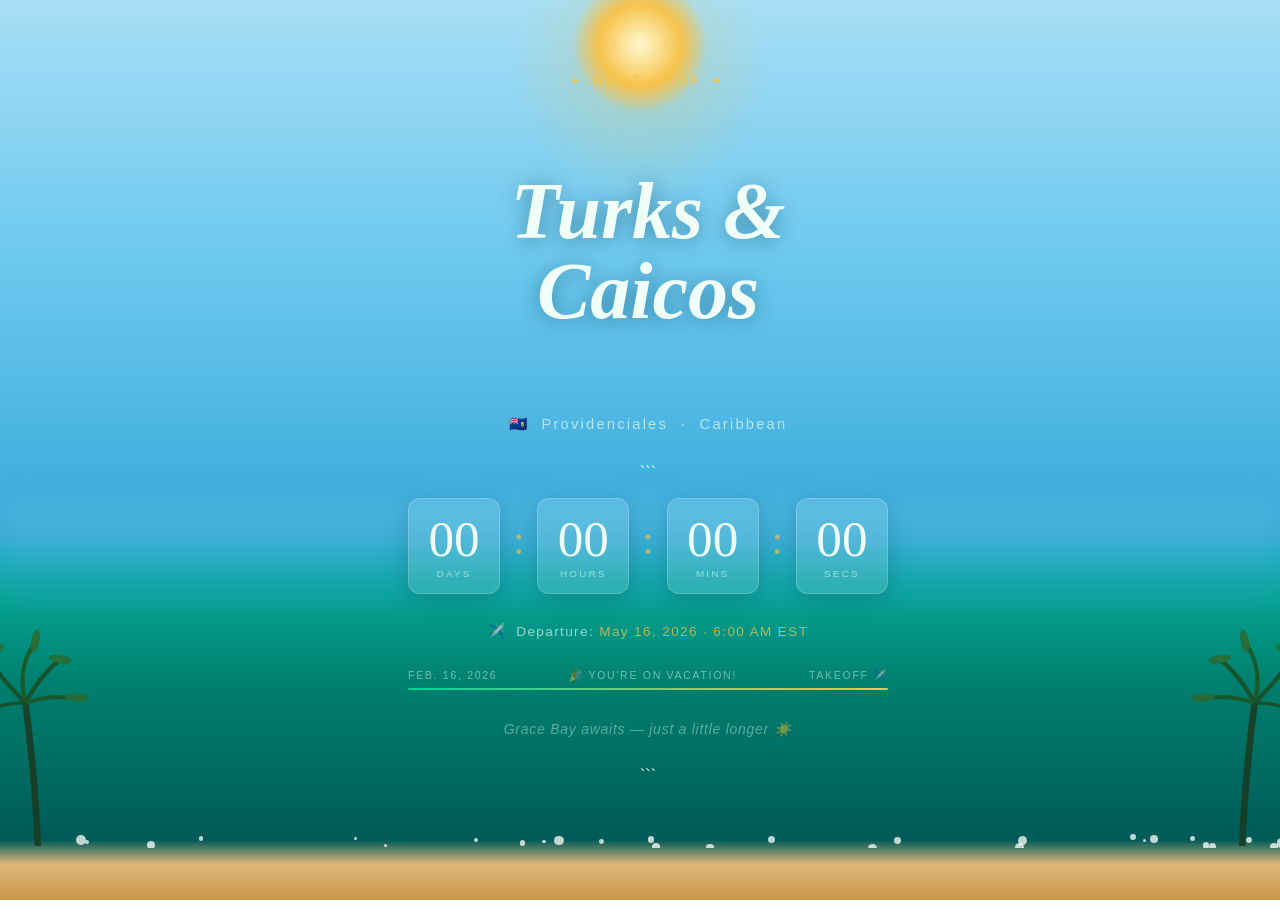
==== commit 1160caa5: "Fix progress bar start date in index.html Updated the progress bar start date to February 18, 2026." ====
--- a/index.html
+++ b/index.html
@@ -412,7 +412,7 @@
 
 <div class="progress-wrap">
   <div class="prog-meta">
-    <span>Today</span>
+    <span>Feb. 16, 2026</span></span>
     <span id="pct-lbl">0.00% of the wait done</span>
     <span>Takeoff ✈️</span>
   </div>
@@ -439,7 +439,8 @@
 
     // May 16 2026 6:00 AM EDT (UTC-4) = 10:00 UTC
     const target  = new Date(Date.UTC(2026, 4, 16, 10, 0, 0));
-    const startMs = Date.now();
+    // Progress bar: fixed window Feb 18 → May 16 2026 (doesn't reset on page load)
+    const startMs = new Date(Date.UTC(2026, 1, 18, 0, 0, 0)).getTime();
     const totalMs = target.getTime() - startMs;
 
     function pad(n) { return String(Math.floor(n)).padStart(2, '0'); }
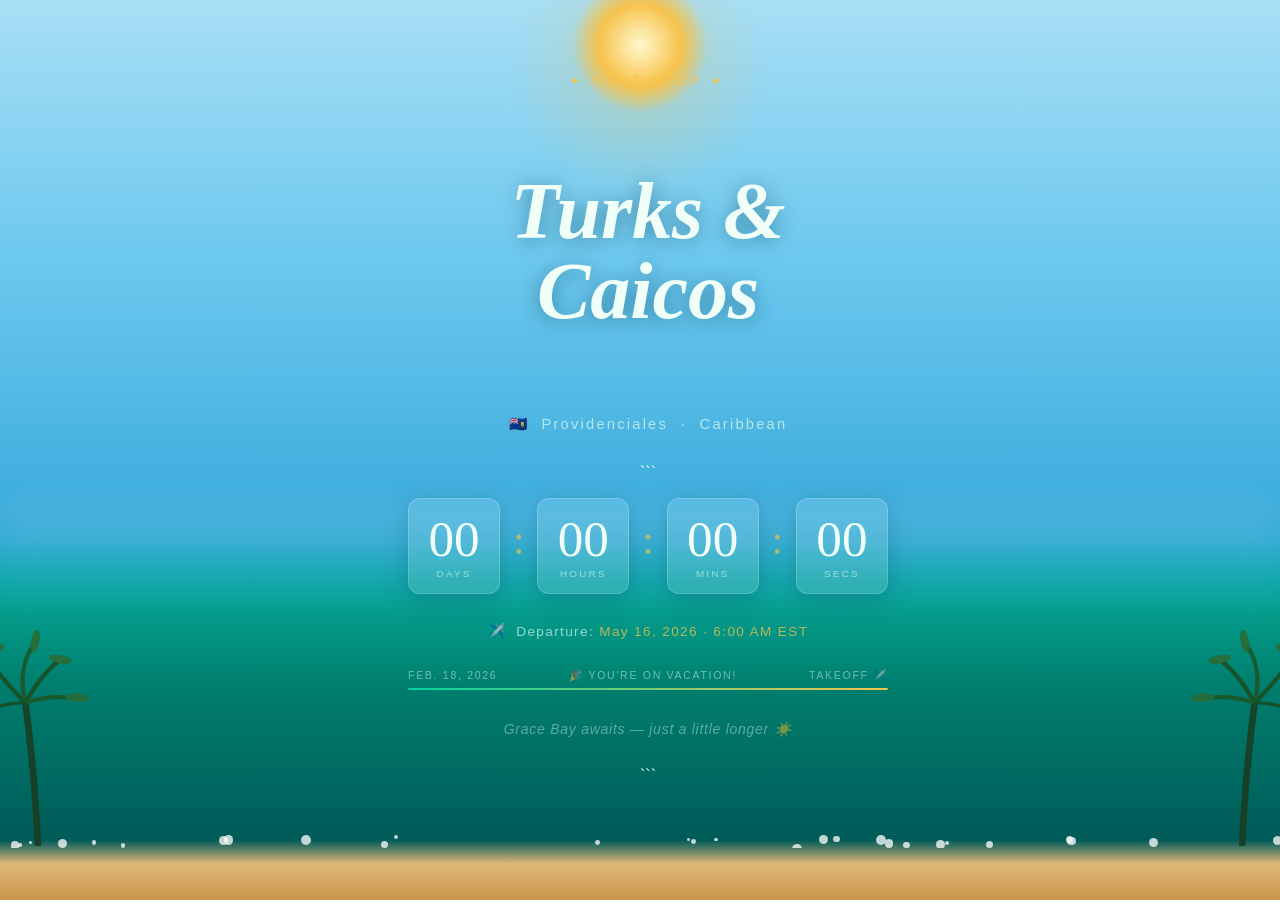
==== commit d246497e: "Fix progress bar dates and update percentage label" ====
--- a/index.html
+++ b/index.html
@@ -1,3 +1,5 @@
+<!-- v4 - fixed progress bar -->
+
 <!DOCTYPE html>
 
 <html lang="en">
@@ -412,8 +414,8 @@
 
 <div class="progress-wrap">
   <div class="prog-meta">
-    <span>Feb. 16, 2026</span></span>
-    <span id="pct-lbl">0.00% of the wait done</span>
+    <span>Feb. 18, 2026</span>
+    <span id="pct-lbl">0.00% there</span>
     <span>Takeoff ✈️</span>
   </div>
   <div class="prog-track">
@@ -473,9 +475,9 @@
       if (m !== prev.m) { document.getElementById('mins').textContent = pad(m); triggerPop('b-mins'); prev.m = m; }
       if (s !== prev.s) { document.getElementById('secs').textContent = pad(s); triggerPop('b-secs'); prev.s = s; }
 
-      const pct = Math.min(100, ((now - startMs) / totalMs) * 100);
+      const pct = Math.min(100, Math.max(0, ((now - startMs) / totalMs) * 100));
       document.getElementById('fill').style.width = pct + '%';
-      document.getElementById('pct-lbl').textContent = pct.toFixed(2) + '% of the wait done';
+      document.getElementById('pct-lbl').textContent = pct.toFixed(2) + '% there';
     }
 
     tick();
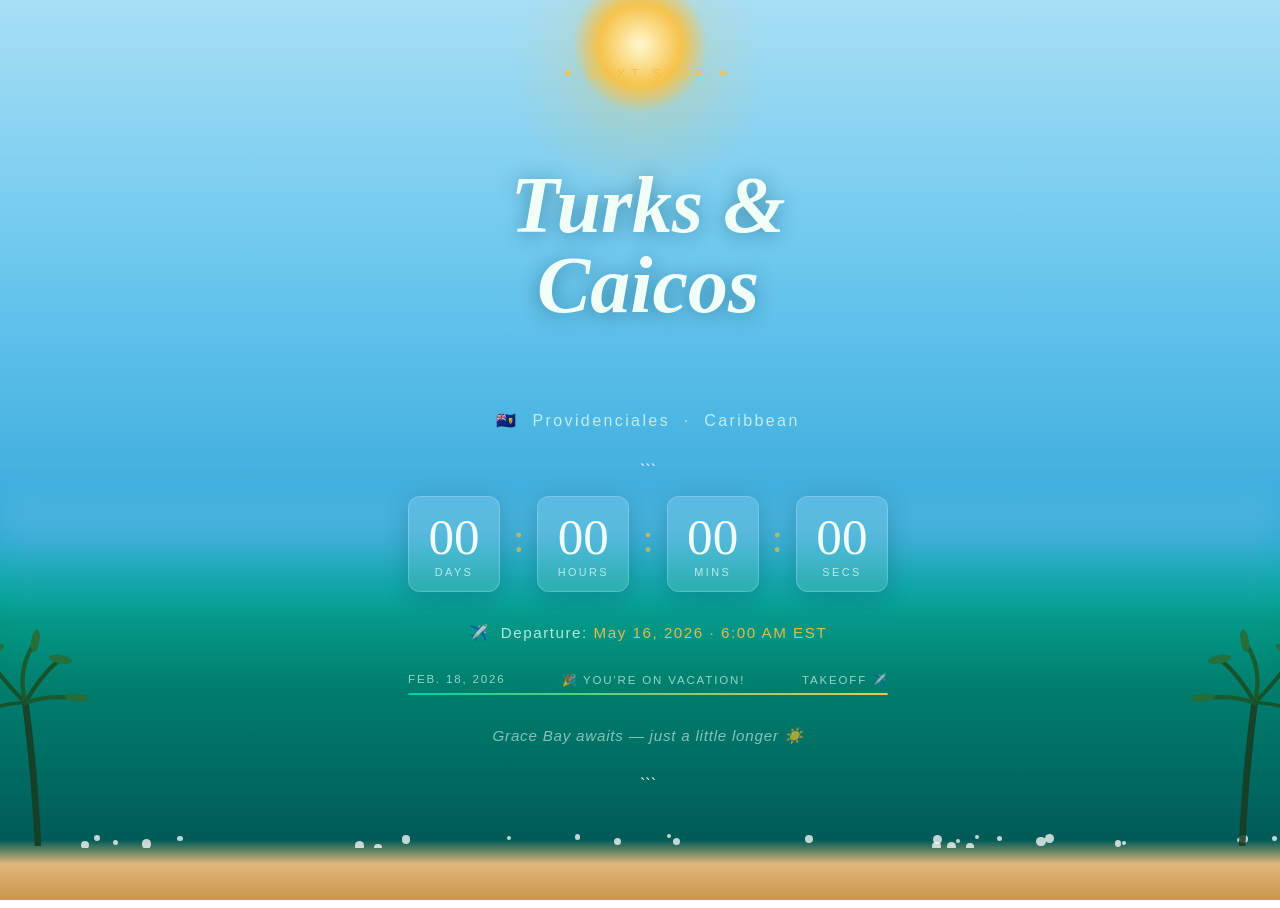
==== commit 1e9e9c82: "Update index.html" ====
--- a/index.html
+++ b/index.html
@@ -206,10 +206,11 @@
 }
 
 .eyebrow {
-  font-size: clamp(0.6rem, 1.8vw, 0.78rem);
+  font-size: clamp(0.68rem, 2vw, 0.85rem);
   letter-spacing: 0.36em;
   text-transform: uppercase;
   color: var(--sun);
+  opacity: 0.95;
 }
 
 h1 {
@@ -222,10 +223,10 @@
 }
 
 .dest-flag {
-  font-size: clamp(0.75rem, 2.2vw, 0.92rem);
+  font-size: clamp(0.85rem, 2.5vw, 1rem);
   letter-spacing: 0.15em;
   color: var(--foam);
-  opacity: 0.85;
+  opacity: 0.95;
 }
 
 /* ── Countdown row ── */
@@ -266,11 +267,11 @@
 }
 
 .block-lbl {
-  font-size: clamp(0.45rem, 1.3vw, 0.62rem);
+  font-size: clamp(0.52rem, 1.5vw, 0.68rem);
   letter-spacing: 0.22em;
   text-transform: uppercase;
   color: var(--foam);
-  opacity: 0.7;
+  opacity: 0.9;
   margin-top: 0.25rem;
 }
 
@@ -286,9 +287,9 @@
 
 /* ── Departure ── */
 .depart {
-  font-size: clamp(0.7rem, 2vw, 0.85rem);
+  font-size: clamp(0.8rem, 2.3vw, 0.95rem);
   color: var(--foam);
-  opacity: 0.75;
+  opacity: 0.9;
   letter-spacing: 0.1em;
 }
 .depart span { color: var(--sun); opacity: 1; font-weight: 500; }
@@ -299,11 +300,11 @@
 .prog-meta {
   display: flex;
   justify-content: space-between;
-  font-size: clamp(0.55rem, 1.4vw, 0.66rem);
+  font-size: clamp(0.6rem, 1.6vw, 0.72rem);
   letter-spacing: 0.16em;
   text-transform: uppercase;
   color: var(--foam);
-  opacity: 0.55;
+  opacity: 0.75;
   margin-bottom: 0.4rem;
 }
 
@@ -323,10 +324,10 @@
 
 /* ── Tagline ── */
 .tagline {
-  font-size: clamp(0.72rem, 1.8vw, 0.88rem);
+  font-size: clamp(0.82rem, 2vw, 0.95rem);
   font-style: italic;
   color: var(--foam);
-  opacity: 0.45;
+  opacity: 0.65;
   letter-spacing: 0.05em;
 }
 ```
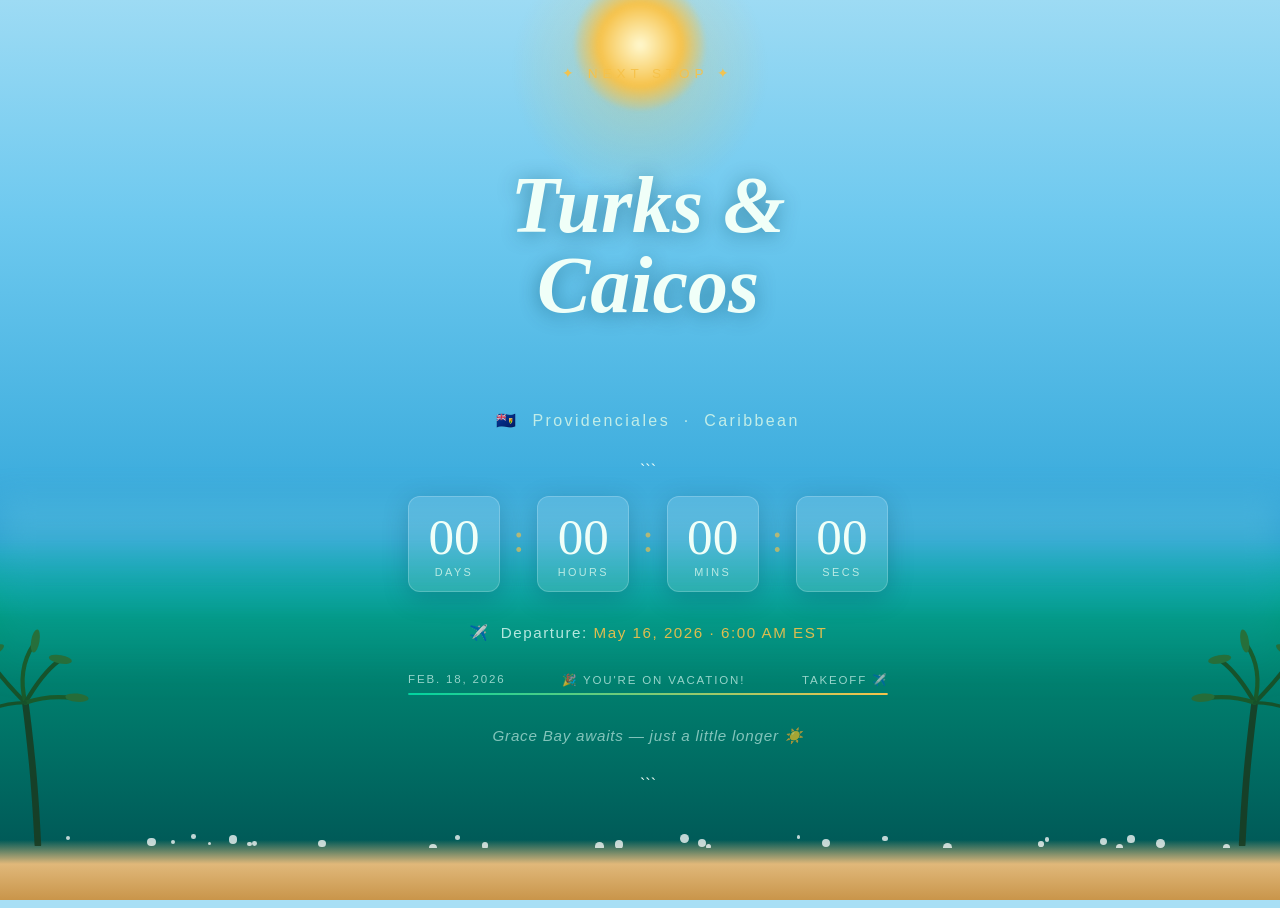
==== commit 010faf4b: "Update index.html" ====
--- a/index.html
+++ b/index.html
@@ -6,6 +6,9 @@
 <head>
   <meta charset="UTF-8">
   <meta name="viewport" content="width=device-width, initial-scale=1.0, viewport-fit=cover">
+  <meta name="theme-color" content="#a8dff5">
+  <meta name="apple-mobile-web-app-capable" content="yes">
+  <meta name="apple-mobile-web-app-status-bar-style" content="black-translucent">
   <title>Turks &amp; Caicos Countdown</title>
   <link href="https://fonts.googleapis.com/css2?family=DM+Serif+Display:ital@0;1&family=Jost:wght@300;400;500&display=swap" rel="stylesheet">
   <style>
@@ -20,6 +23,10 @@
 
 ```
 * { margin: 0; padding: 0; box-sizing: border-box; }
+
+html {
+  background-color: #a8dff5;
+}
 
 html, body {
   width: 100%;
@@ -43,7 +50,10 @@
 /* ── Sky ── */
 .sky {
   position: fixed;
-  inset: 0;
+  top: -50px;
+  left: 0;
+  right: 0;
+  bottom: 0;
   background: linear-gradient(
     to bottom,
     #a8dff5 0%,
